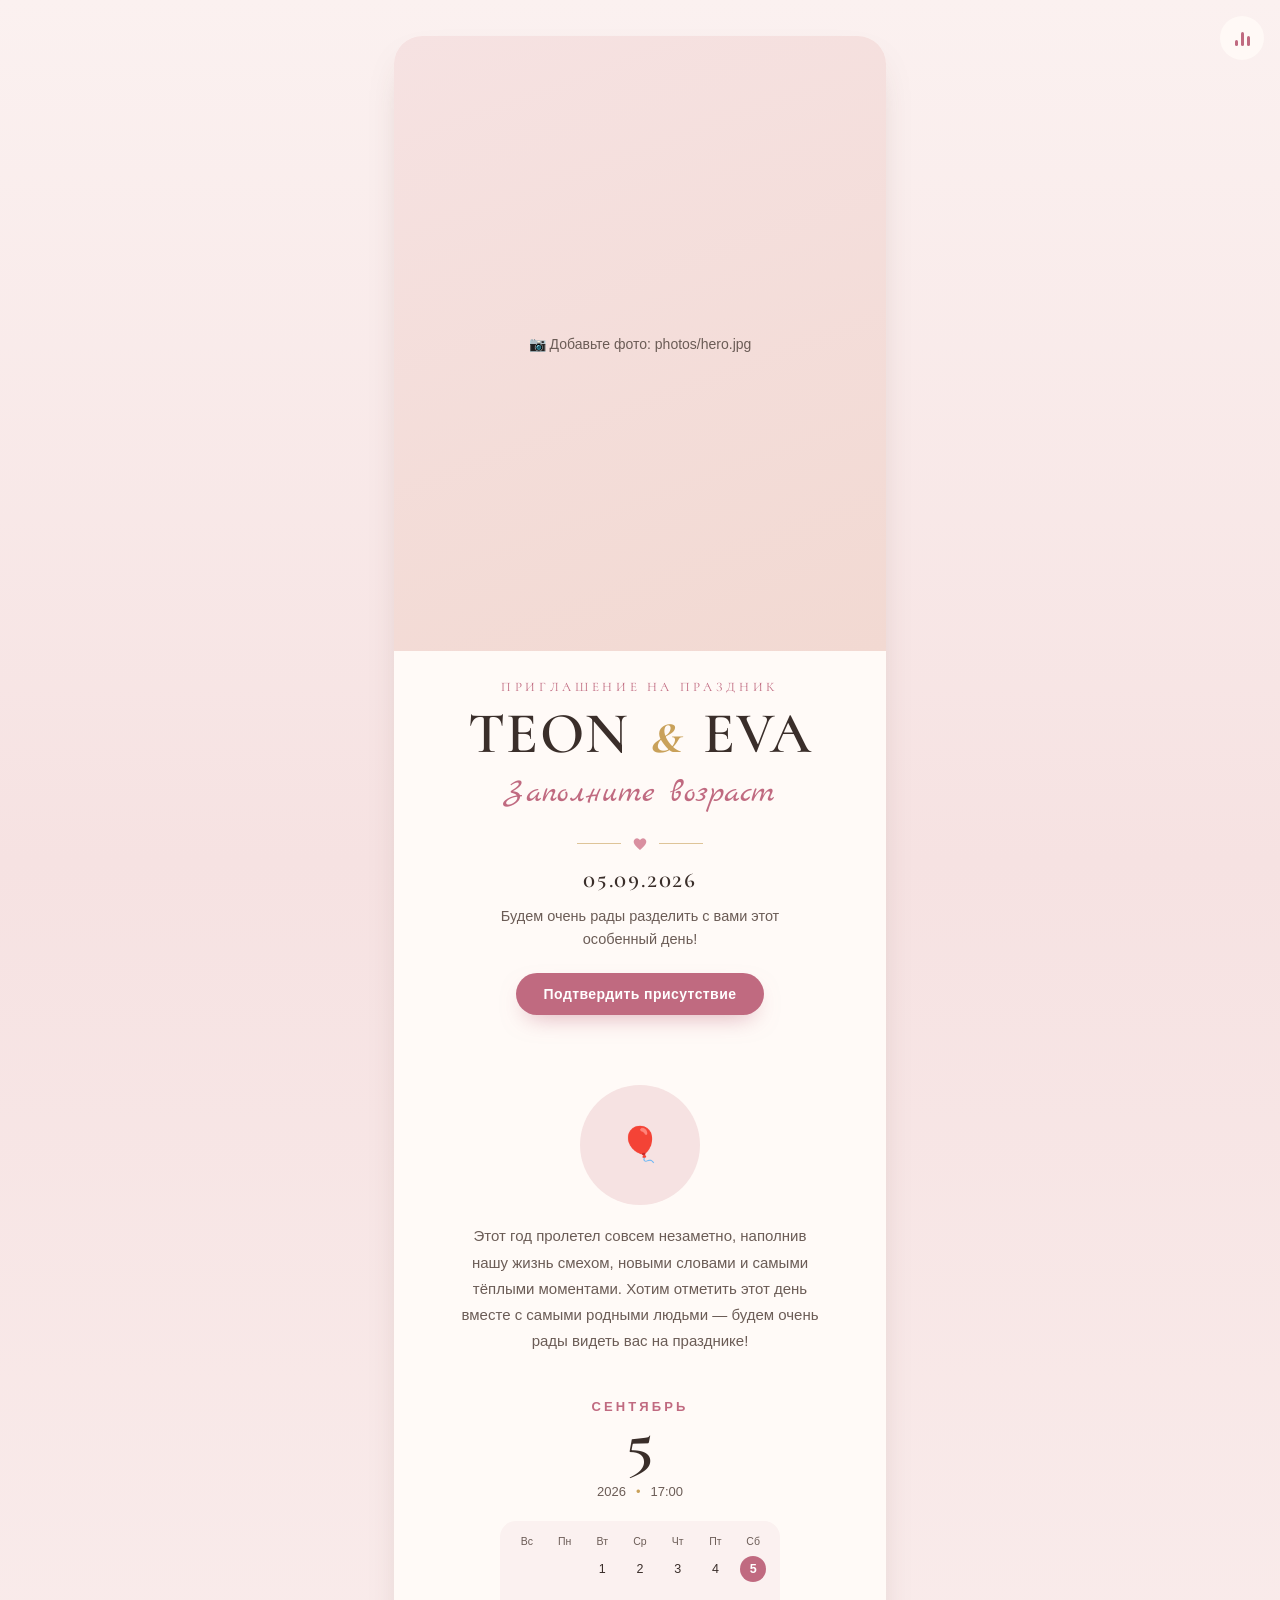
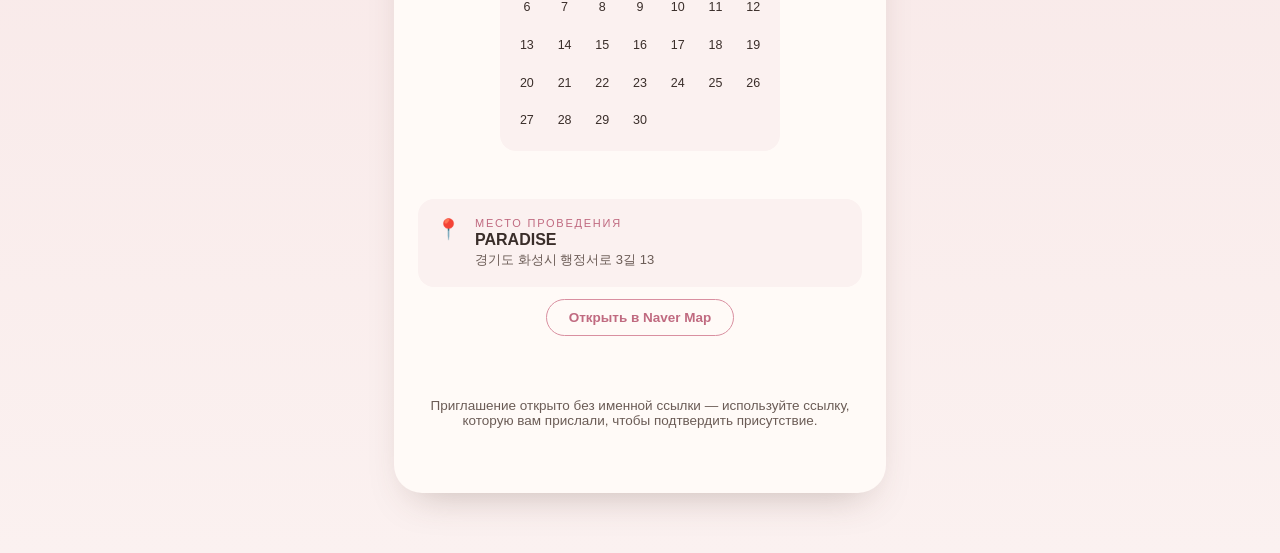
==== index.html @ 1bac538c "Add files via upload" ====
<!DOCTYPE html>
<html lang="ru">
<head>
<meta charset="UTF-8">
<meta name="viewport" content="width=device-width, initial-scale=1, viewport-fit=cover">
<title>TEON &amp; EVA — День рождения</title>
<meta name="description" content="Приглашаем вас на день рождения TEON &amp; EVA!">
<meta property="og:title" content="TEON &amp; EVA — День рождения">
<meta property="og:description" content="Приглашаем вас на праздник 5 сентября 2026!">
<meta property="og:type" content="website">
<meta property="og:image" content="photos/share.jpg">
<link rel="preconnect" href="https://fonts.googleapis.com">
<link rel="preconnect" href="https://fonts.gstatic.com" crossorigin>
<link href="https://fonts.googleapis.com/css2?family=Cormorant+SC:wght@400;500;600;700&family=Marck+Script&display=swap" rel="stylesheet">
<link rel="stylesheet" href="style.css">
</head>
<body>

<div class="petals" id="petals" aria-hidden="true"></div>

<button class="music-btn" id="music-btn" type="button" aria-label="Музыка">
  <span class="music-icon" aria-hidden="true"><i></i><i></i><i></i></span>
</button>
<!-- Положи свой mp3-файл в папку music/ и назови его song.mp3 -->
<audio id="bg-music" src="music/song.mp3" loop preload="auto"></audio>

<div class="page">
  <main class="card">

    <header class="header reveal">
      <div class="hero-photo">
        <!-- Замени на фото детей: photos/hero.jpg -->
        <img src="photos/hero.jpg" alt="TEON и EVA" onerror="this.parentElement.classList.add('ph-empty')">
      </div>
      <div class="hero-card">
        <p class="hero-eyebrow">Приглашение на праздник</p>
        <h1 class="hero-title" id="hero-title">TEON <span class="amp">&amp;</span> EVA</h1>
        <!-- ⬇️ ЗАПОЛНИ ВОЗРАСТ здесь и в script.js (CONFIG.AGE_TEXT) -->
        <p class="hero-script" id="hero-age">Заполните возраст</p>
        <div class="hero-after">
          <div class="hero-divider" aria-hidden="true">
            <span class="hd-line"></span>
            <svg class="hd-heart" viewBox="0 0 32 29" xmlns="http://www.w3.org/2000/svg"><path d="M16 27C4 18 2 11 7.5 7 11 4.3 15 7.5 16 9.4 17 7.5 21 4.3 24.5 7 30 11 28 18 16 27Z" fill="currentColor"/></svg>
            <span class="hd-line"></span>
          </div>
          <p class="hero-date" id="hero-date">05.09.2026</p>
          <p class="hero-closing">Будем очень рады разделить с вами этот особенный день!</p>
          <button type="button" class="cta-rsvp" id="cta-rsvp">Подтвердить присутствие</button>
        </div>
      </div>
    </header>

    <section class="message reveal">
      <div class="photo-slot message-photo">
        <div class="photo-ph" aria-hidden="true">🎈</div>
        <img src="photos/message.jpg" alt="" loading="lazy" onerror="this.remove()">
      </div>
      <p class="message-text">Этот год пролетел совсем незаметно, наполнив нашу жизнь смехом, новыми словами и самыми тёплыми моментами. Хотим отметить этот день вместе с самыми родными людьми — будем очень рады видеть вас на празднике!</p>
    </section>

    <section class="date-block reveal">
      <p class="date-month" id="date-month">Сентябрь</p>
      <p class="date-day" id="date-day">5</p>
      <p class="date-when" id="date-when"><span class="dw-year">2026</span><span class="dw-time">17:00</span></p>
      <div class="calendar" aria-hidden="true">
        <div class="cal-weekdays" id="cal-weekdays"></div>
        <div class="cal-grid" id="cal-grid"></div>
      </div>
    </section>

    <section class="event reveal">
      <div class="event-row">
        <span class="event-icon" aria-hidden="true">📍</span>
        <div class="event-text">
          <span class="event-label">Место проведения</span>
          <span class="event-value">PARADISE</span>
          <span class="event-sub">경기도 화성시 행정서로 3길 13</span>
        </div>
      </div>
      <div class="event-actions">
        <a class="map-btn" id="map-btn" href="https://map.naver.com/p/search/%EA%B2%BD%EA%B8%B0%EB%8F%84%20%ED%99%94%EC%84%B1%EC%8B%9C%20%ED%96%89%EC%A0%95%EC%84%9C%EB%A1%9C%203%EA%B8%B8%2013" target="_blank" rel="noopener">Открыть в Naver Map</a>
      </div>
    </section>

    <section class="rsvp reveal" id="rsvp-section">
      <div class="rsvp-loading" id="rsvp-loading" hidden>
        <span class="spinner" aria-hidden="true"></span>
        <span>Загружаем ваше приглашение…</span>
      </div>

      <div class="rsvp-controls" id="rsvp-controls" hidden>
        <p class="rsvp-already" id="rsvp-already" hidden></p>
        <p class="rsvp-greeting" id="rsvp-greeting">Здравствуйте!</p>
        <p class="rsvp-question">Сможете ли вы прийти?</p>
        <div class="rsvp-buttons">
          <button type="button" class="rsvp-btn rsvp-yes" data-value="yes">Да, мы придём</button>
          <button type="button" class="rsvp-btn rsvp-no" data-value="no">К сожалению, не сможем</button>
        </div>
        <p class="field-error" id="rsvp-error" hidden>Что-то пошло не так. Попробуйте ещё раз.</p>
      </div>

      <p class="rsvp-note" id="rsvp-no-guest" hidden>Приглашение открыто без именной ссылки — используйте ссылку, которую вам прислали, чтобы подтвердить присутствие.</p>
    </section>

    <div class="confirmation" id="confirmation" hidden>
      <div class="teddy-emoji" aria-hidden="true">🎉</div>
      <h2>Спасибо!</h2>
      <p id="confirmation-message"></p>
    </div>

  </main>
</div>

<script src="script.js"></script>
</body>
</html>
---- style.css ----
:root{
  --blush-50:#fbf1f0;
  --blush-100:#f6e2e2;
  --rose-400:#d98fa0;
  --rose-600:#c06a80;
  --sage-400:#93a87d;
  --sage-600:#728a5f;
  --gold-400:#c9a15a;
  --ink-900:#3a2e2a;
  --ink-600:#6b5c56;
  --paper:#fffaf7;
  --shadow:0 18px 40px -20px rgba(90,60,50,.35);
  --radius:22px;
}

*{box-sizing:border-box;}
html{scroll-behavior:smooth;}
body{
  margin:0;
  min-height:100vh;
  background:linear-gradient(180deg,var(--blush-50),var(--blush-100) 40%,var(--blush-50));
  font-family:'Cormorant SC',serif;
  color:var(--ink-900);
  -webkit-font-smoothing:antialiased;
}

@media (prefers-reduced-motion:reduce){
  *{animation-duration:.01ms !important;animation-iteration-count:1 !important;transition-duration:.01ms !important;scroll-behavior:auto !important;}
}

.page{max-width:520px;margin:0 auto;padding:18px 14px 60px;}
.card{position:relative;background:var(--paper);border-radius:28px;box-shadow:var(--shadow);overflow:hidden;padding-bottom:8px;}

/* ---------- petals ---------- */
.petals{position:fixed;inset:0;pointer-events:none;overflow:hidden;z-index:5;}
.petal{position:absolute;top:-5%;animation-name:fall;animation-timing-function:linear;animation-iteration-count:infinite;}
.petal-inner{display:block;width:100%;height:100%;border-radius:60% 40% 55% 45%/50% 60% 40% 50%;}
@keyframes fall{
  0%{transform:translateY(-10vh) translateX(0) rotate(0deg);}
  100%{transform:translateY(110vh) translateX(var(--sway,0px)) rotate(220deg);}
}

/* ---------- music button ---------- */
.music-btn{
  position:fixed;top:16px;right:16px;z-index:20;
  width:44px;height:44px;border-radius:50%;border:none;
  background:rgba(255,250,247,.9);box-shadow:var(--shadow);
  display:flex;align-items:center;justify-content:center;cursor:pointer;
}
.music-icon{display:flex;gap:3px;align-items:flex-end;height:16px;}
.music-icon i{display:block;width:3px;background:var(--rose-600);border-radius:2px;height:6px;animation:bar 1s ease-in-out infinite;animation-play-state:paused;}
.music-icon i:nth-child(2){height:14px;animation-delay:.15s;}
.music-icon i:nth-child(3){height:10px;animation-delay:.3s;}
.music-btn.playing .music-icon i{animation-play-state:running;}
@keyframes bar{0%,100%{transform:scaleY(.4);}50%{transform:scaleY(1);}}

/* ---------- reveal on scroll ---------- */
.reveal{opacity:0;transform:translateY(18px);transition:opacity .7s ease,transform .7s ease;}
.reveal.in-view{opacity:1;transform:translateY(0);}

/* ---------- header ---------- */
.header{padding:0;}
.hero-photo{width:100%;aspect-ratio:4/5;background:linear-gradient(160deg,var(--blush-100),#f2d9d2);position:relative;overflow:hidden;}
.hero-photo img{width:100%;height:100%;object-fit:cover;display:block;}
.hero-photo.ph-empty::after{content:"📷 Добавьте фото: photos/hero.jpg";position:absolute;inset:0;display:flex;align-items:center;justify-content:center;text-align:center;padding:20px;color:var(--ink-600);font-family:sans-serif;font-size:14px;}
.hero-photo.ph-empty img{display:none;}

.hero-card{padding:28px 24px 34px;text-align:center;}
.hero-eyebrow{letter-spacing:.28em;text-transform:uppercase;font-size:13px;color:var(--rose-600);margin:0 0 10px;}
.hero-title{font-family:'Cormorant SC',serif;font-weight:600;font-size:clamp(40px,11vw,58px);margin:0;line-height:1;color:var(--ink-900);letter-spacing:.02em;}
.hero-title .amp{color:var(--gold-400);font-style:italic;padding:0 6px;}
.hero-script{font-family:'Marck Script',cursive;font-size:clamp(24px,6vw,32px);color:var(--rose-600);margin:10px 0 0;}
.hero-after{margin-top:22px;}
.hero-divider{display:flex;align-items:center;gap:10px;justify-content:center;margin-bottom:16px;}
.hd-line{width:44px;height:1px;background:var(--gold-400);opacity:.6;}
.hd-heart{width:18px;height:16px;color:var(--rose-400);}
.hero-date{font-size:22px;letter-spacing:.08em;color:var(--ink-900);margin:0 0 12px;font-weight:600;}
.hero-closing{font-family:sans-serif;font-size:14.5px;color:var(--ink-600);line-height:1.6;max-width:320px;margin:0 auto 22px;}
.cta-rsvp{
  font-family:sans-serif;font-size:14px;font-weight:600;letter-spacing:.03em;
  background:var(--rose-600);color:#fff;border:none;border-radius:999px;
  padding:13px 28px;cursor:pointer;box-shadow:0 10px 24px -10px rgba(192,106,128,.6);
  transition:transform .2s ease;
}
.cta-rsvp:active{transform:scale(.97);}

/* ---------- message ---------- */
.message{padding:36px 24px;text-align:center;}
.photo-slot{position:relative;width:120px;height:120px;margin:0 auto 18px;border-radius:50%;overflow:hidden;background:var(--blush-100);display:flex;align-items:center;justify-content:center;}
.photo-slot img{width:100%;height:100%;object-fit:cover;position:absolute;inset:0;}
.photo-ph{font-size:34px;}
.message-text{font-family:sans-serif;font-size:15px;line-height:1.75;color:var(--ink-600);max-width:360px;margin:0 auto;}

/* ---------- date / calendar ---------- */
.date-block{padding:8px 24px 40px;text-align:center;}
.date-month{text-transform:uppercase;letter-spacing:.24em;font-size:13px;color:var(--rose-600);margin:0;font-family:sans-serif;font-weight:600;}
.date-day{font-size:64px;font-weight:600;margin:2px 0 4px;line-height:1;}
.date-when{display:flex;gap:10px;justify-content:center;font-family:sans-serif;font-size:13px;color:var(--ink-600);margin:0 0 22px;}
.dw-time::before{content:"•";margin-right:10px;color:var(--gold-400);}
.calendar{max-width:280px;margin:0 auto;background:var(--blush-50);border-radius:16px;padding:14px 10px;}
.cal-weekdays,.cal-grid{display:grid;grid-template-columns:repeat(7,1fr);gap:4px;}
.cal-weekdays span{font-family:sans-serif;font-size:10.5px;color:var(--ink-600);text-align:center;padding-bottom:6px;}
.cal-grid div{aspect-ratio:1;display:flex;align-items:center;justify-content:center;}
.cal-num{font-family:sans-serif;font-size:12.5px;color:var(--ink-900);width:26px;height:26px;display:flex;align-items:center;justify-content:center;border-radius:50%;}
.cal-today{background:var(--rose-600);color:#fff;font-weight:700;}

/* ---------- event ---------- */
.event{padding:8px 24px 40px;}
.event-row{display:flex;gap:14px;align-items:flex-start;background:var(--blush-50);border-radius:16px;padding:18px;}
.event-icon{font-size:20px;}
.event-text{display:flex;flex-direction:column;gap:2px;font-family:sans-serif;}
.event-label{font-size:11px;text-transform:uppercase;letter-spacing:.16em;color:var(--rose-600);}
.event-value{font-size:16px;font-weight:700;color:var(--ink-900);}
.event-sub{font-size:13px;color:var(--ink-600);}
.event-actions{margin-top:12px;text-align:center;}
.map-btn{
  display:inline-block;font-family:sans-serif;font-size:13.5px;font-weight:600;
  color:var(--rose-600);border:1.5px solid var(--rose-400);border-radius:999px;
  padding:10px 22px;text-decoration:none;
}

/* ---------- rsvp ---------- */
.rsvp{padding:8px 24px 44px;text-align:center;}
.spinner{width:22px;height:22px;border-radius:50%;border:3px solid var(--blush-100);border-top-color:var(--rose-600);display:inline-block;animation:spin 1s linear infinite;margin-bottom:10px;}
@keyframes spin{to{transform:rotate(360deg);}}
.rsvp-loading{font-family:sans-serif;font-size:13.5px;color:var(--ink-600);}
.rsvp-greeting{font-size:22px;margin:0 0 6px;}
.rsvp-question{font-family:sans-serif;font-size:14.5px;color:var(--ink-600);margin:0 0 20px;}
.rsvp-buttons{display:flex;flex-direction:column;gap:10px;max-width:280px;margin:0 auto;}
.rsvp-btn{
  font-family:sans-serif;font-size:14.5px;font-weight:600;border-radius:999px;padding:13px 20px;
  cursor:pointer;border:1.5px solid transparent;transition:transform .2s ease,opacity .2s ease;
}
.rsvp-btn:active{transform:scale(.97);}
.rsvp-yes{background:var(--sage-400);color:#fff;}
.rsvp-no{background:transparent;border-color:var(--ink-600);color:var(--ink-600);}
.rsvp-already{font-family:sans-serif;font-size:13px;color:var(--ink-600);margin-bottom:12px;}
.field-error{font-family:sans-serif;font-size:13px;color:#b3435a;margin-top:14px;}
.rsvp-note{font-family:sans-serif;font-size:13.5px;color:var(--ink-600);}

/* ---------- confirmation ---------- */
.confirmation{padding:30px 24px 50px;text-align:center;}
.teddy-emoji{font-size:38px;margin-bottom:10px;}
.confirmation h2{margin:0 0 8px;font-size:28px;}
.confirmation p{font-family:sans-serif;font-size:14.5px;color:var(--ink-600);margin:0;}

@media (min-width:600px){
  .page{padding-top:36px;}
}
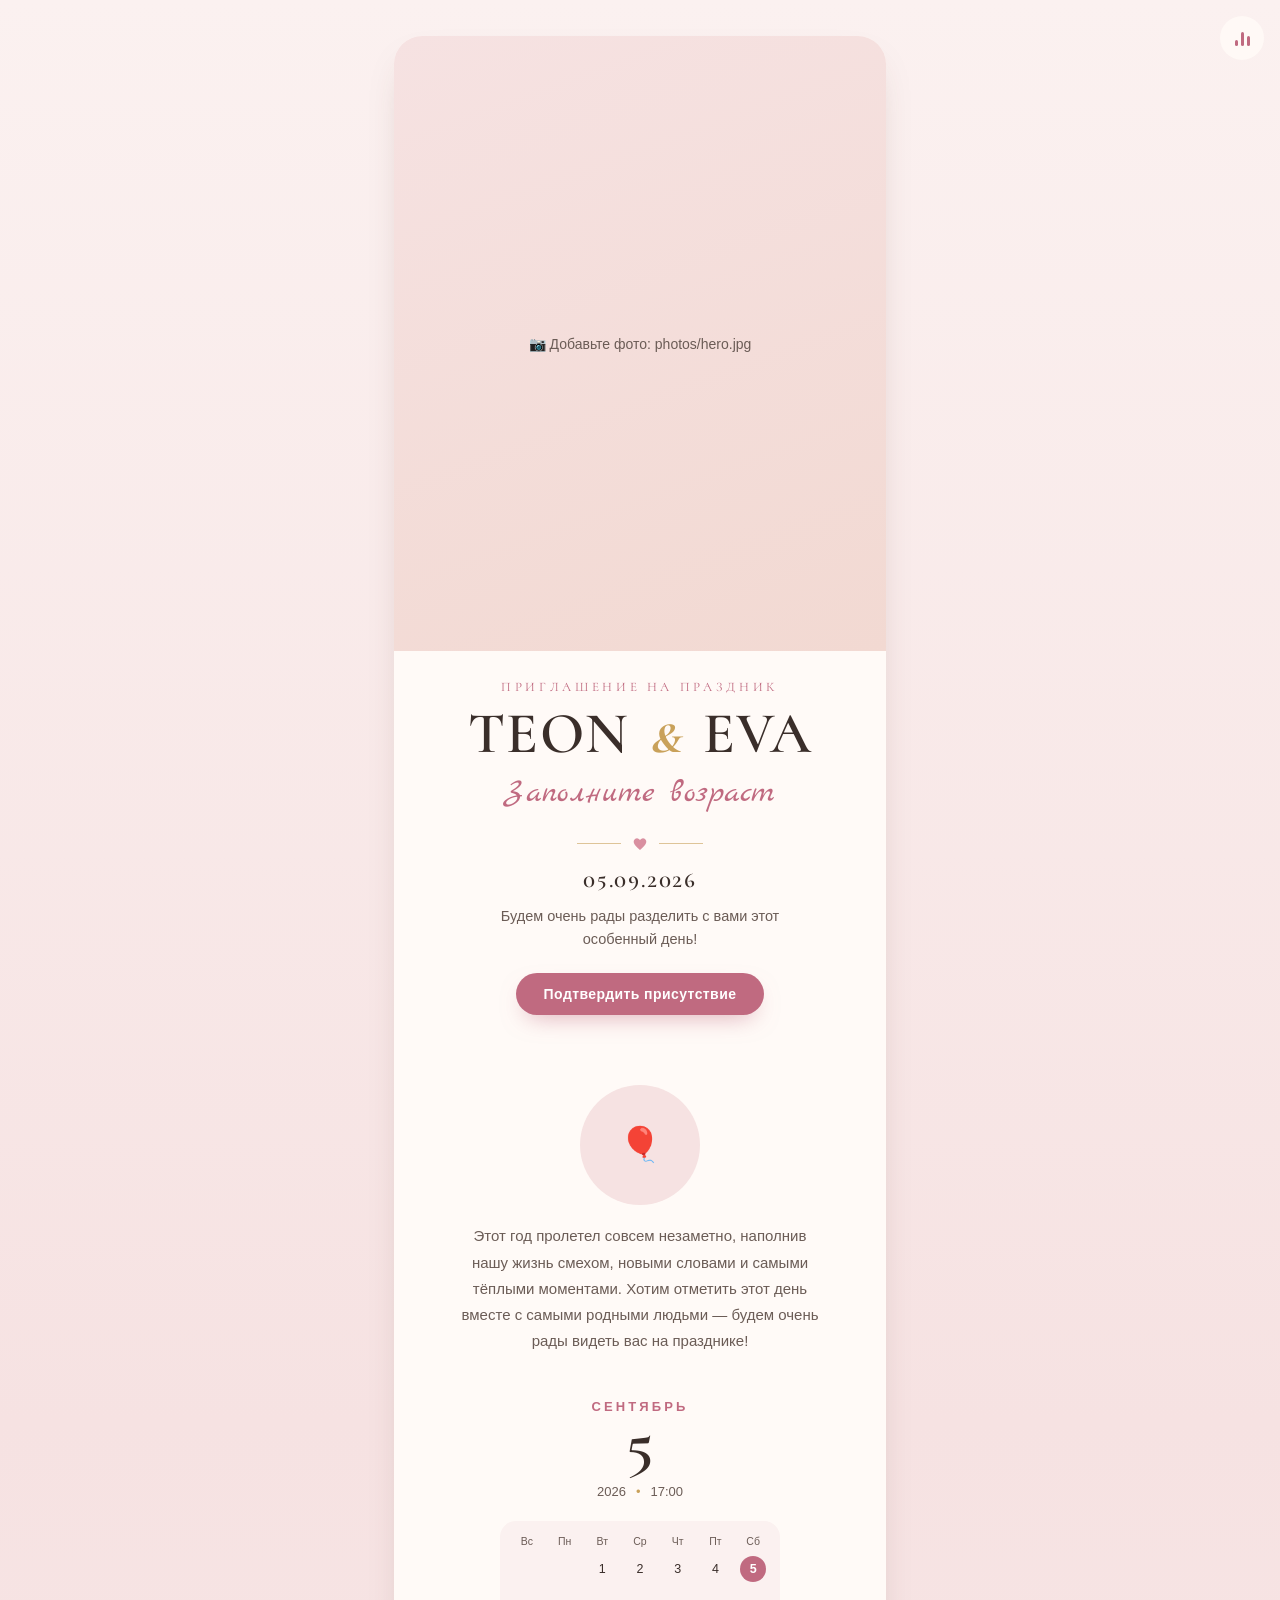
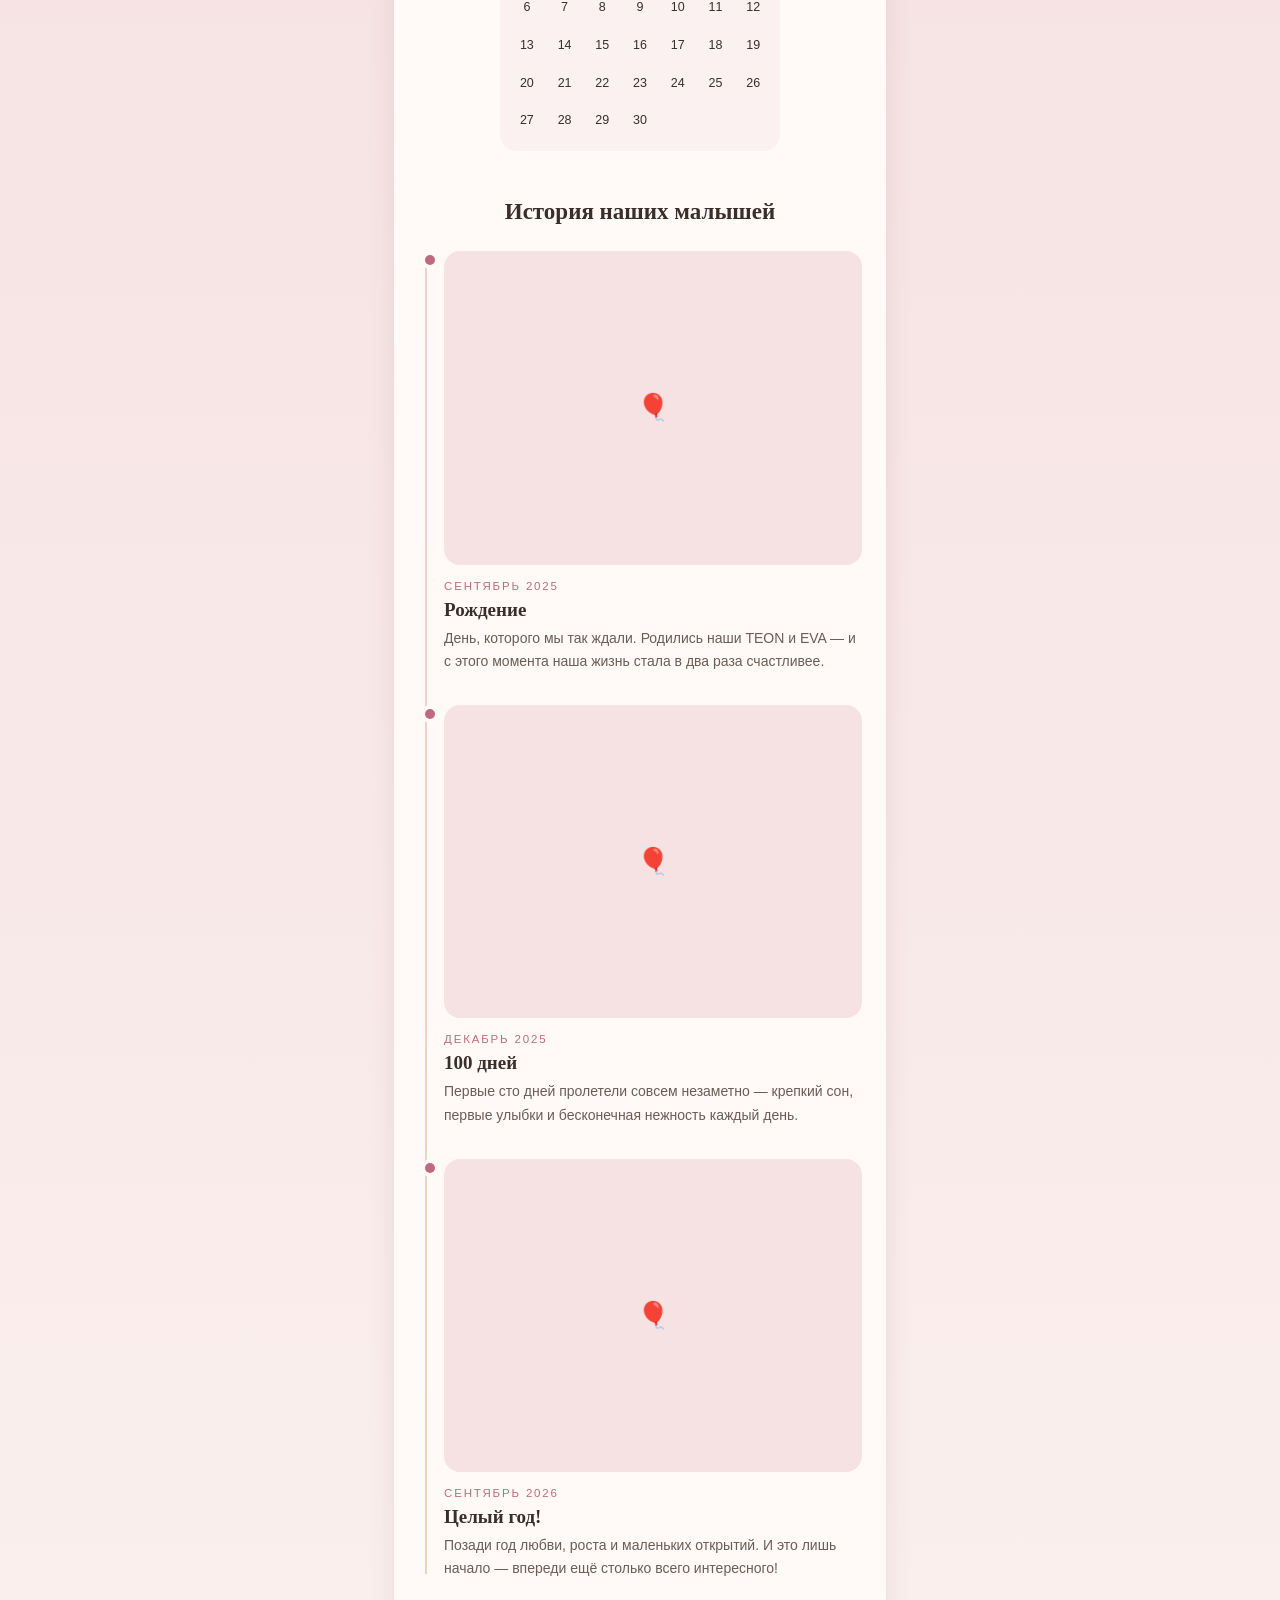
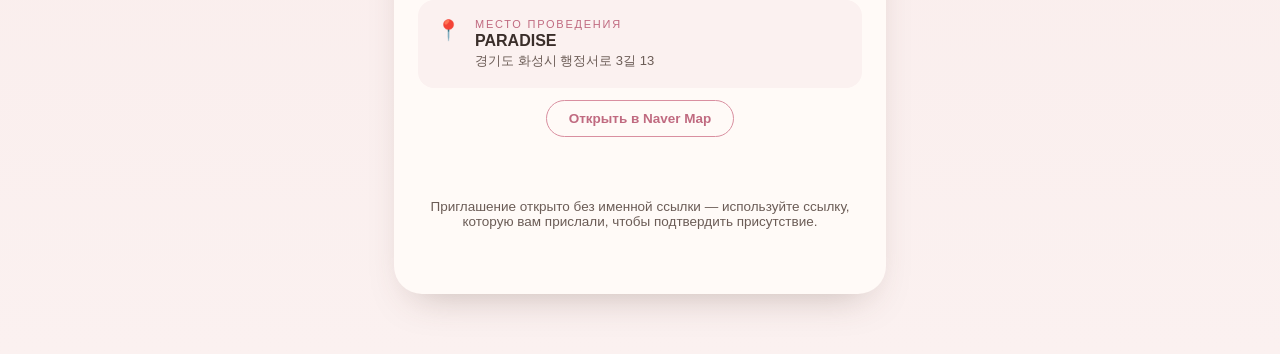
==== commit 84da65e6: "Add files via upload" ====
--- a/index.html
+++ b/index.html
@@ -68,6 +68,30 @@
       </div>
     </section>
 
+    <section class="timeline-section">
+      <h2 class="section-title reveal">История наших малышей</h2>
+      <div class="timeline">
+        <div class="tl-item reveal">
+          <div class="tl-media"><span class="tl-ph" aria-hidden="true">🎈</span><img src="photos/t1.jpg" alt="" loading="lazy" onerror="this.remove()"></div>
+          <span class="tl-date">Сентябрь 2025</span>
+          <h3 class="tl-title">Рождение</h3>
+          <p class="tl-text">День, которого мы так ждали. Родились наши TEON и EVA — и с этого момента наша жизнь стала в два раза счастливее.</p>
+        </div>
+        <div class="tl-item reveal">
+          <div class="tl-media"><span class="tl-ph" aria-hidden="true">🎈</span><img src="photos/t2.jpg" alt="" loading="lazy" onerror="this.remove()"></div>
+          <span class="tl-date">Декабрь 2025</span>
+          <h3 class="tl-title">100 дней</h3>
+          <p class="tl-text">Первые сто дней пролетели совсем незаметно — крепкий сон, первые улыбки и бесконечная нежность каждый день.</p>
+        </div>
+        <div class="tl-item reveal">
+          <div class="tl-media"><span class="tl-ph" aria-hidden="true">🎈</span><img src="photos/t3.jpg" alt="" loading="lazy" onerror="this.remove()"></div>
+          <span class="tl-date">Сентябрь 2026</span>
+          <h3 class="tl-title">Целый год!</h3>
+          <p class="tl-text">Позади год любви, роста и маленьких открытий. И это лишь начало — впереди ещё столько всего интересного!</p>
+        </div>
+      </div>
+    </section>
+
     <section class="event reveal">
       <div class="event-row">
         <span class="event-icon" aria-hidden="true">📍</span>
--- a/style.css
+++ b/style.css
@@ -104,6 +104,21 @@
 .cal-num{font-family:sans-serif;font-size:12.5px;color:var(--ink-900);width:26px;height:26px;display:flex;align-items:center;justify-content:center;border-radius:50%;}
 .cal-today{background:var(--rose-600);color:#fff;font-weight:700;}
 
+/* ---------- timeline ---------- */
+.timeline-section{padding:8px 24px 12px;}
+.section-title{text-align:center;font-size:23px;margin:0 0 26px;color:var(--ink-900);}
+.timeline{position:relative;padding-left:26px;}
+.timeline::before{content:"";position:absolute;left:7px;top:6px;bottom:6px;width:2px;background:linear-gradient(var(--rose-400),var(--gold-400));opacity:.4;}
+.tl-item{position:relative;padding-bottom:32px;}
+.tl-item:last-child{padding-bottom:0;}
+.tl-item::before{content:"";position:absolute;left:-19px;top:4px;width:10px;height:10px;border-radius:50%;background:var(--rose-600);box-shadow:0 0 0 4px var(--paper);}
+.tl-media{width:100%;border-radius:16px;overflow:hidden;aspect-ratio:4/3;background:var(--blush-100);margin-bottom:10px;position:relative;display:flex;align-items:center;justify-content:center;}
+.tl-media img{width:100%;height:100%;object-fit:cover;position:absolute;inset:0;}
+.tl-ph{font-size:26px;}
+.tl-date{font-family:sans-serif;font-size:11.5px;text-transform:uppercase;letter-spacing:.16em;color:var(--rose-600);}
+.tl-title{margin:4px 0 6px;font-size:19px;}
+.tl-text{font-family:sans-serif;font-size:14px;line-height:1.65;color:var(--ink-600);margin:0;}
+
 /* ---------- event ---------- */
 .event{padding:8px 24px 40px;}
 .event-row{display:flex;gap:14px;align-items:flex-start;background:var(--blush-50);border-radius:16px;padding:18px;}
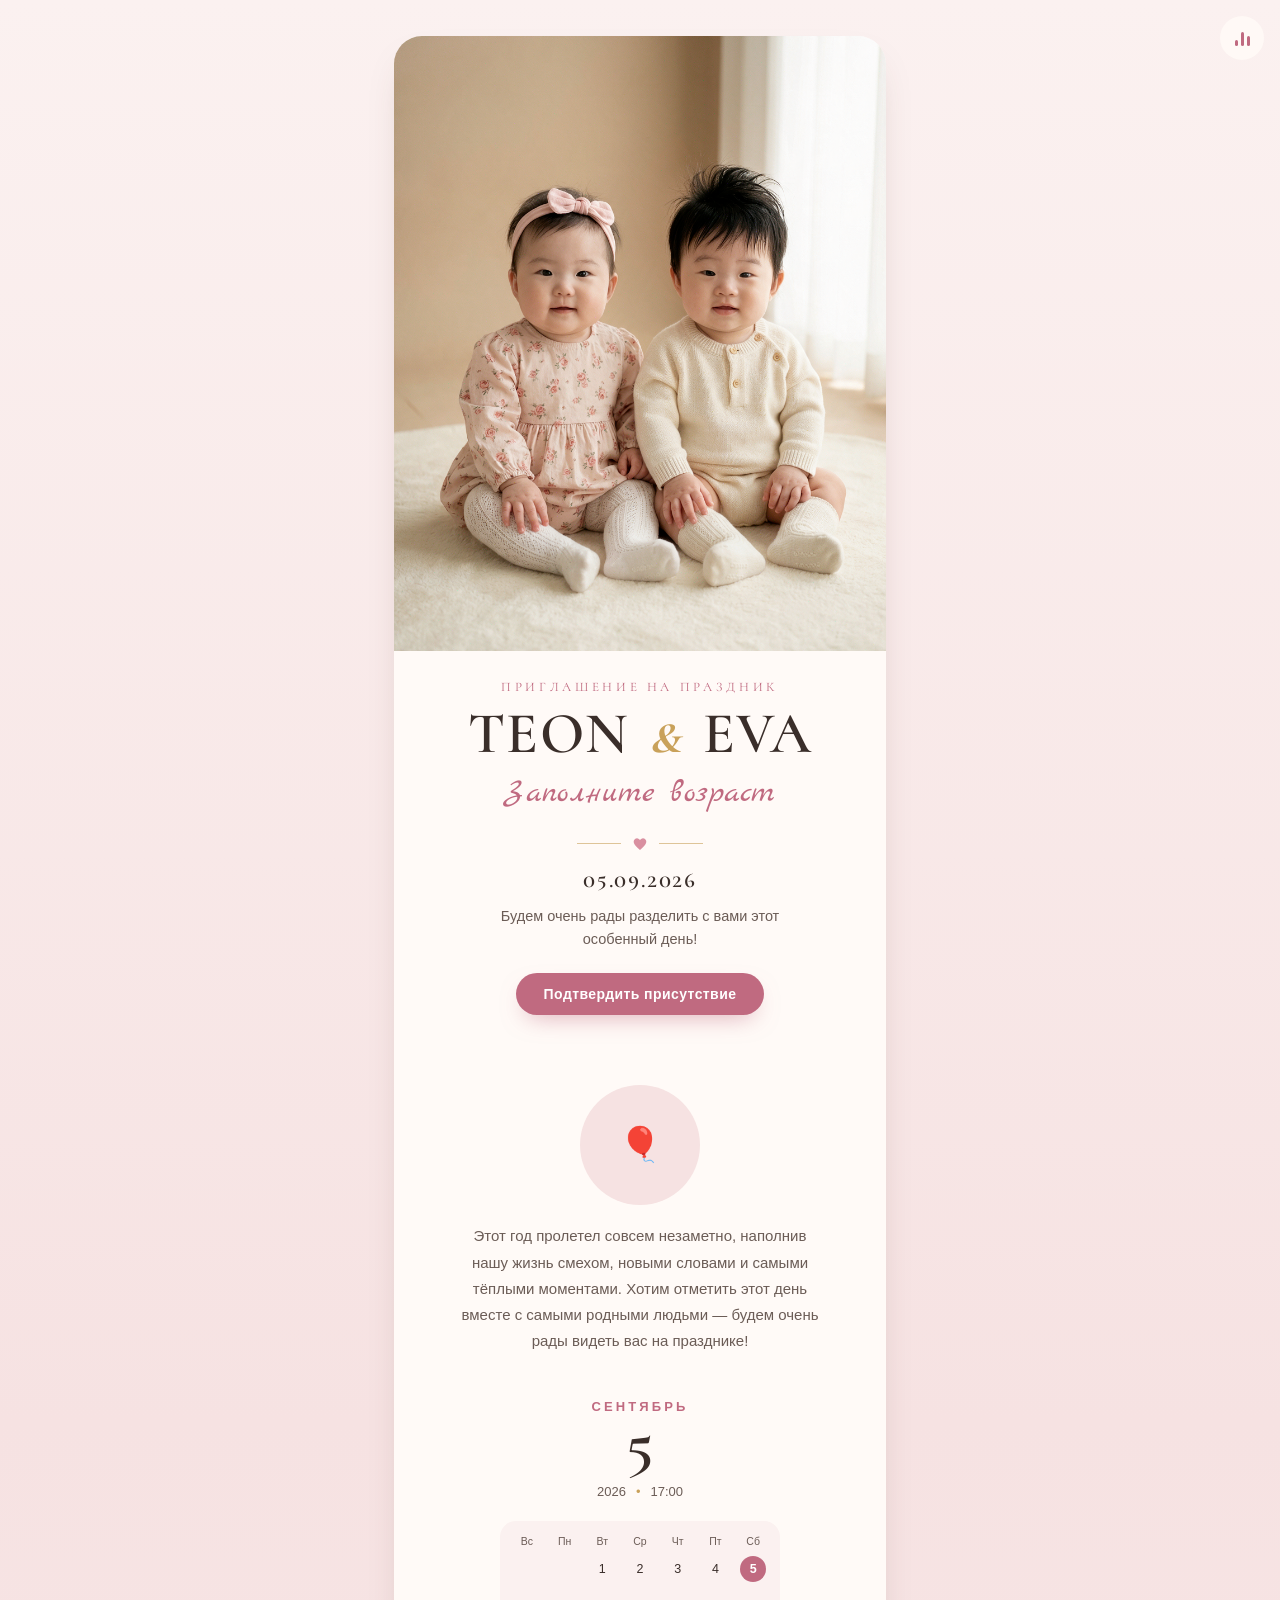
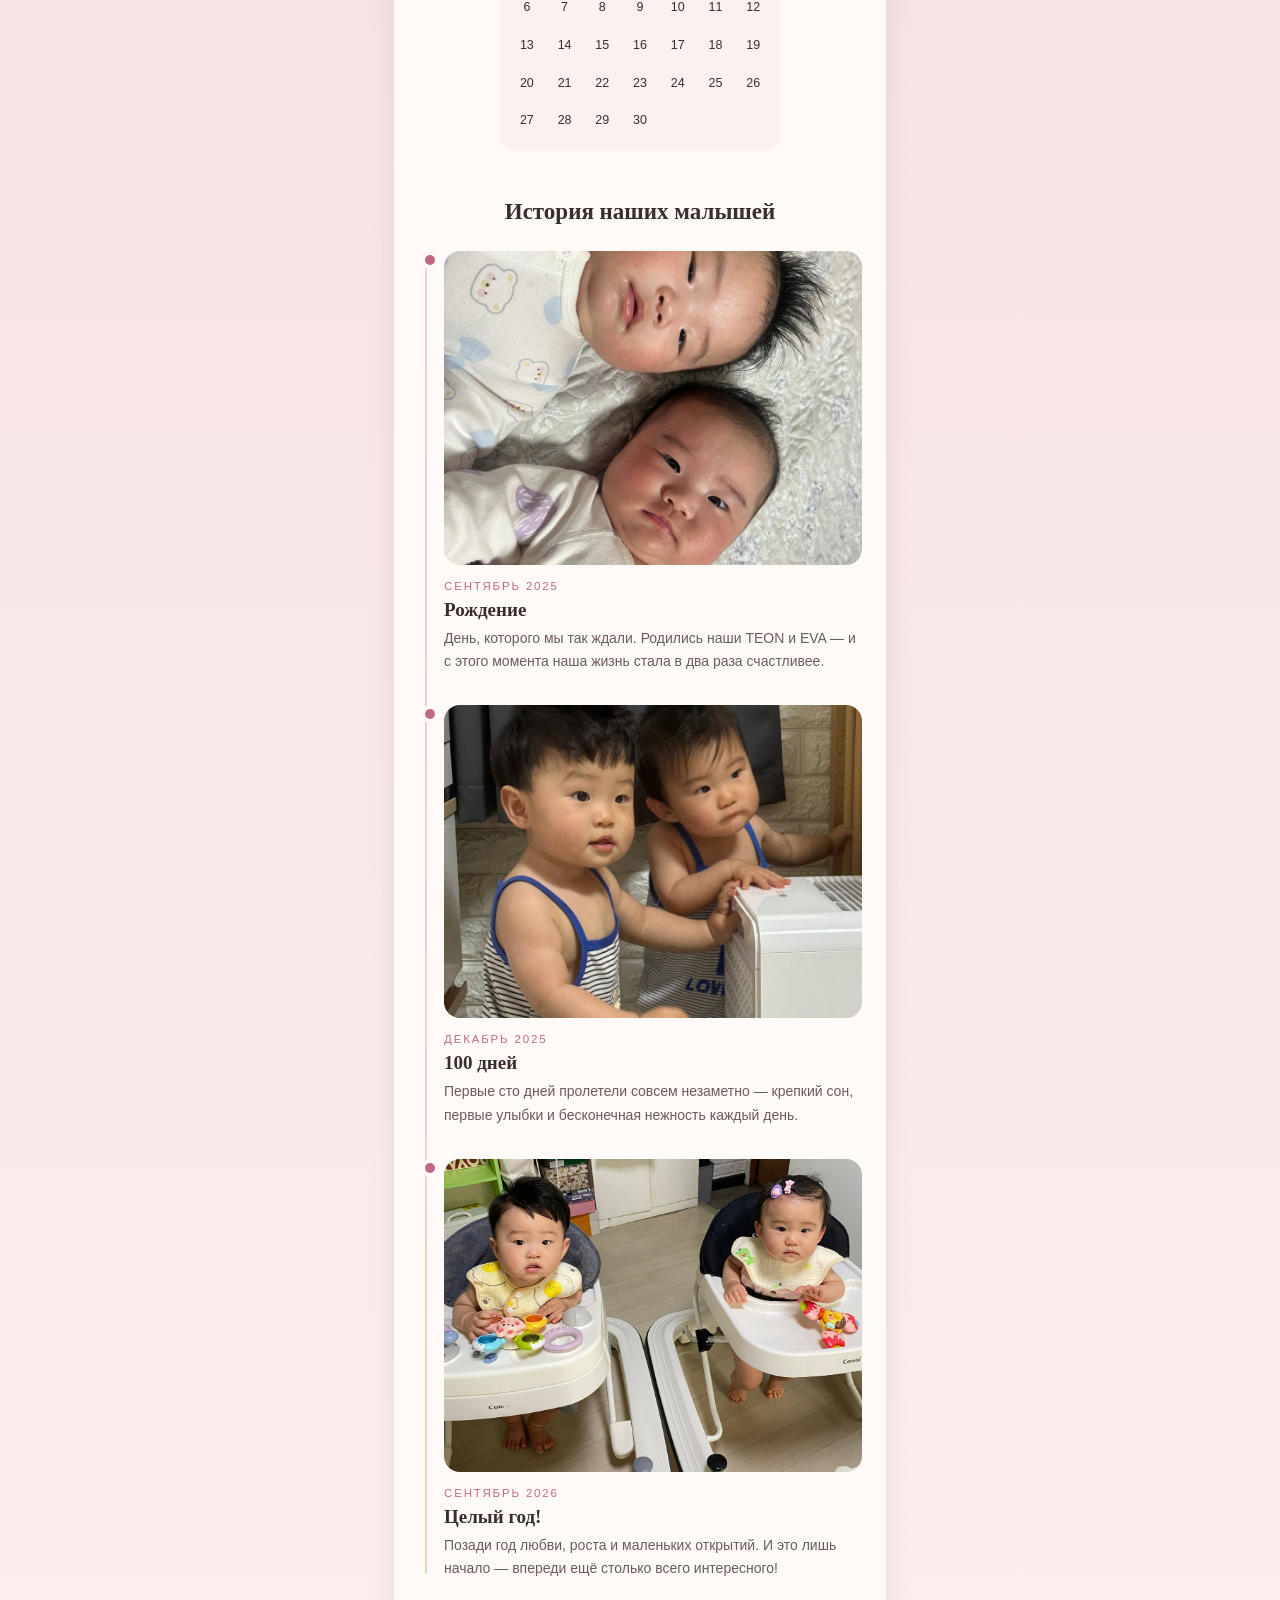
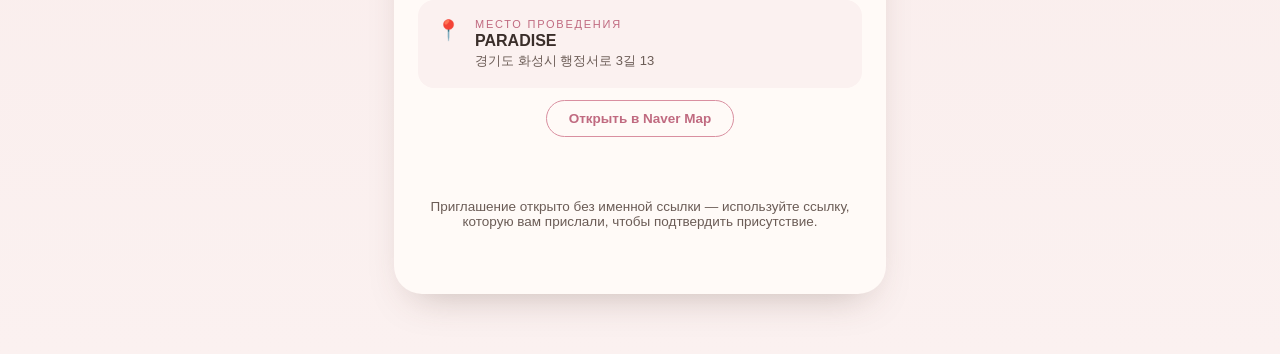
==== commit 64178c2c: "Update index.html" ====
--- a/index.html
+++ b/index.html
@@ -36,7 +36,7 @@
         <p class="hero-eyebrow">Приглашение на праздник</p>
         <h1 class="hero-title" id="hero-title">TEON <span class="amp">&amp;</span> EVA</h1>
         <!-- ⬇️ ЗАПОЛНИ ВОЗРАСТ здесь и в script.js (CONFIG.AGE_TEXT) -->
-        <p class="hero-script" id="hero-age">Заполните возраст</p>
+        <p class="hero-script" id="hero-age">1 годик</p>
         <div class="hero-after">
           <div class="hero-divider" aria-hidden="true">
             <span class="hd-line"></span>
@@ -61,7 +61,7 @@
     <section class="date-block reveal">
       <p class="date-month" id="date-month">Сентябрь</p>
       <p class="date-day" id="date-day">5</p>
-      <p class="date-when" id="date-when"><span class="dw-year">2026</span><span class="dw-time">17:00</span></p>
+      <p class="date-when" id="date-when"><span class="dw-year">2026</span><span class="dw-time">18:00</span></p>
       <div class="calendar" aria-hidden="true">
         <div class="cal-weekdays" id="cal-weekdays"></div>
         <div class="cal-grid" id="cal-grid"></div>
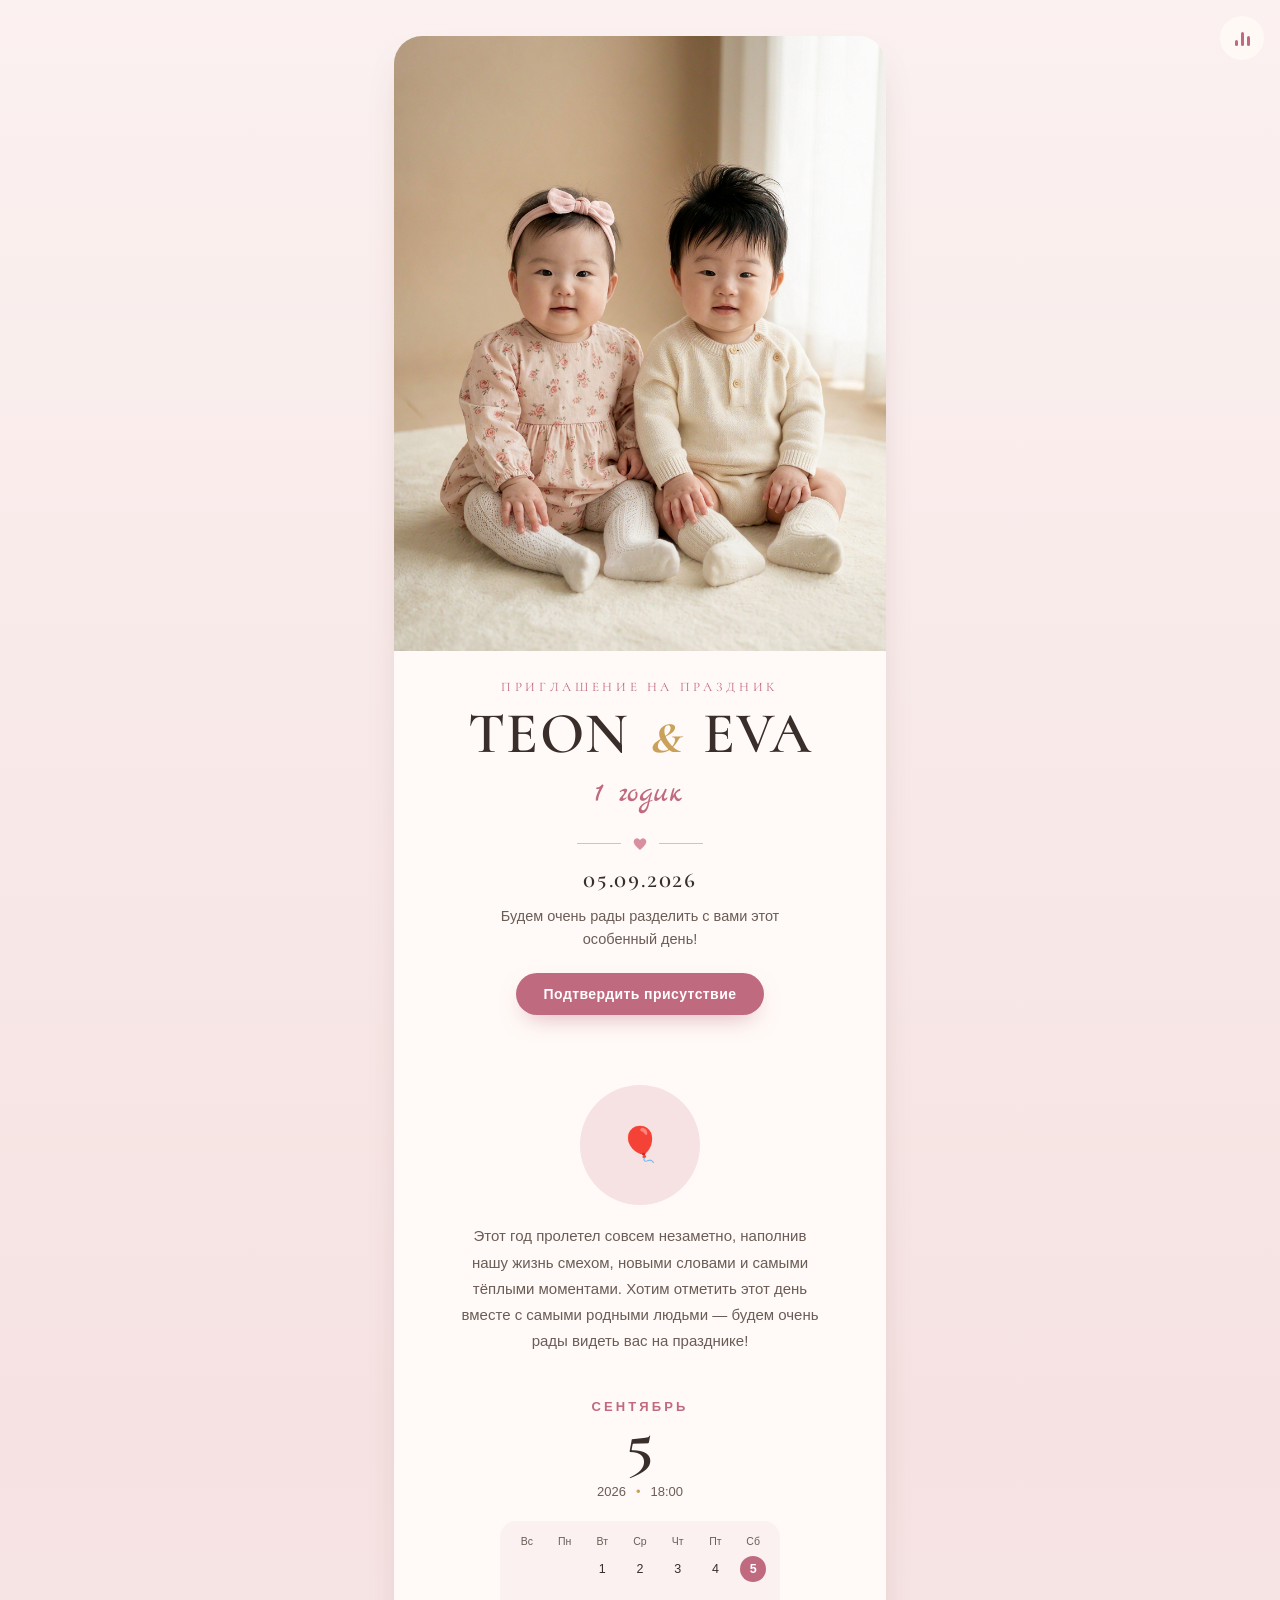
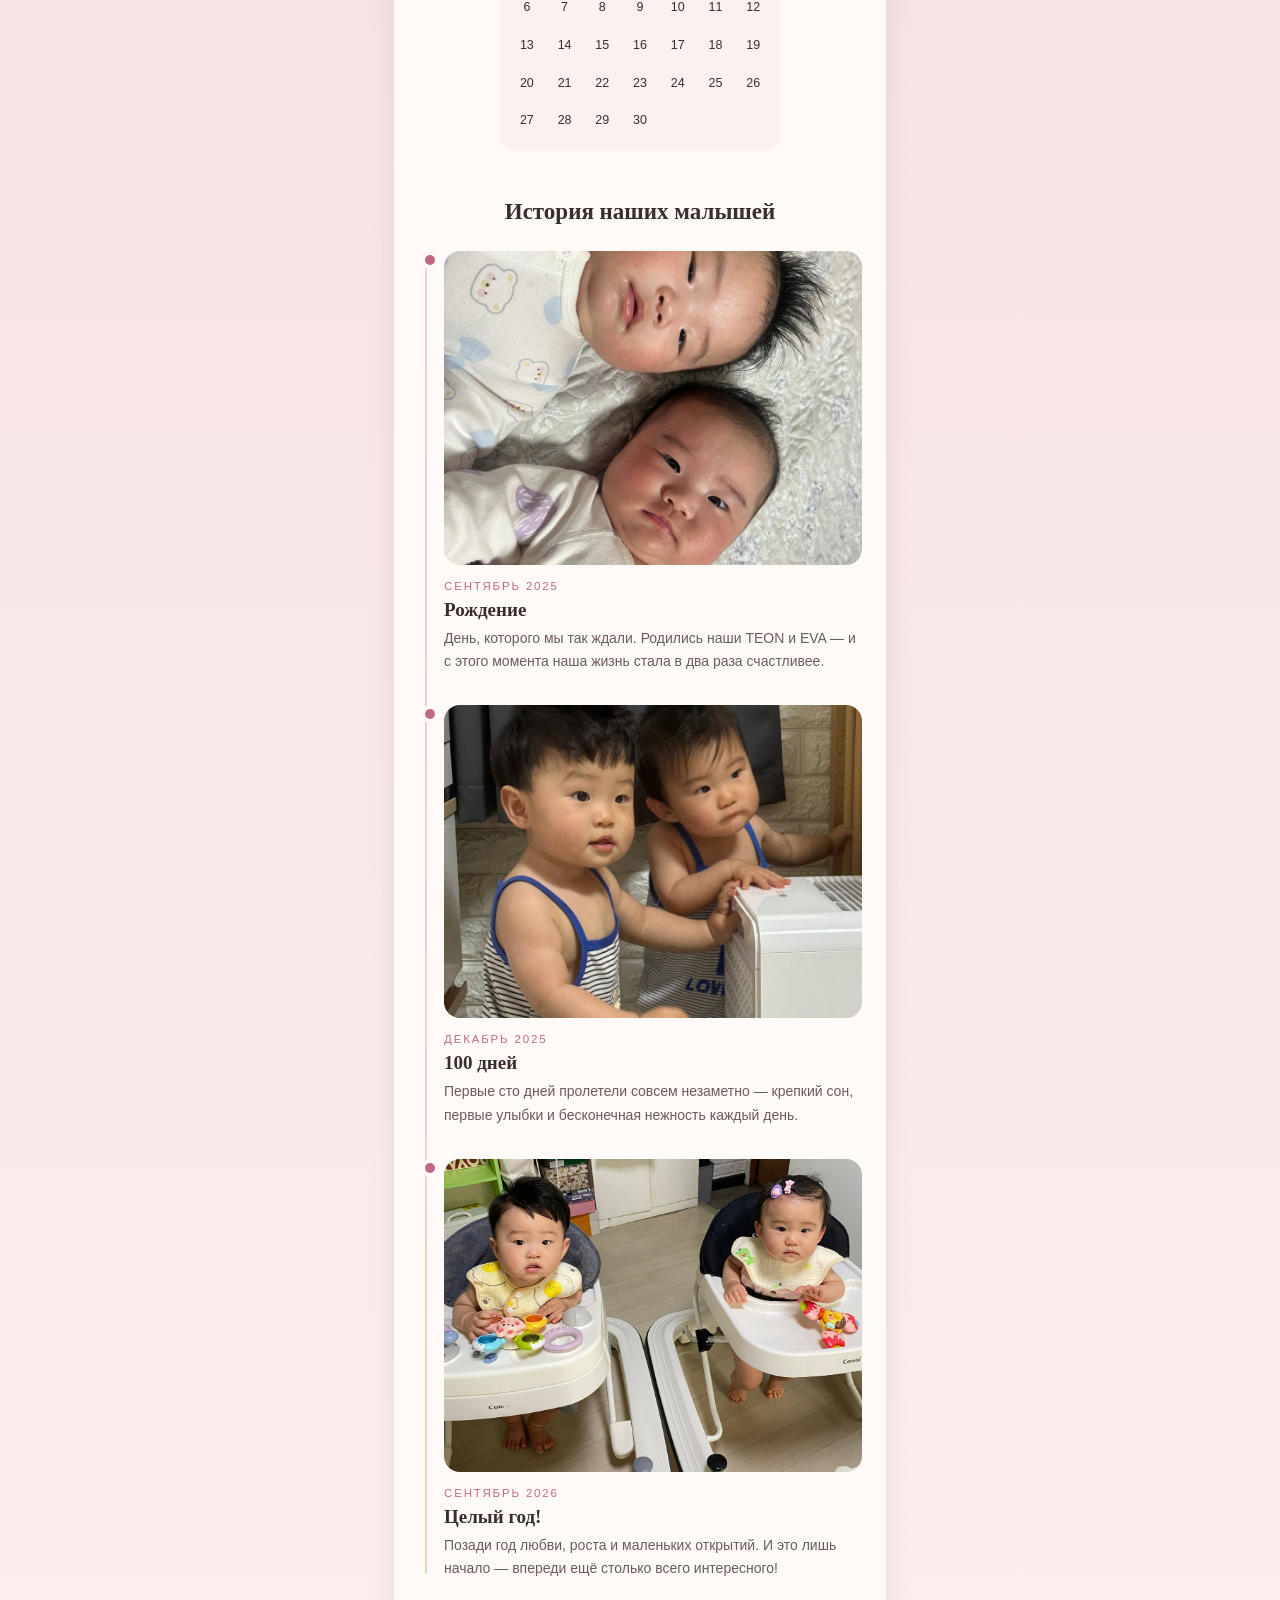
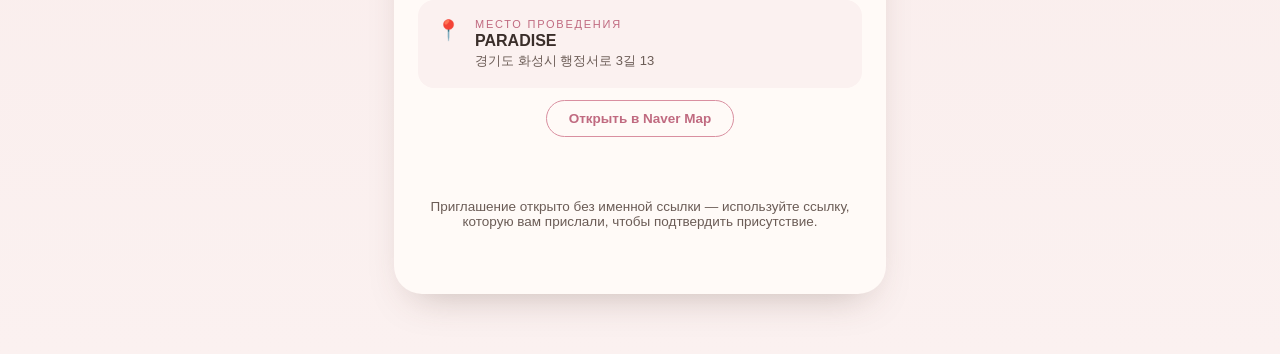
==== commit 3c7c7855: "Add files via upload" ====
--- a/index.html
+++ b/index.html
@@ -12,7 +12,7 @@
 <link rel="preconnect" href="https://fonts.googleapis.com">
 <link rel="preconnect" href="https://fonts.gstatic.com" crossorigin>
 <link href="https://fonts.googleapis.com/css2?family=Cormorant+SC:wght@400;500;600;700&family=Marck+Script&display=swap" rel="stylesheet">
-<link rel="stylesheet" href="style.css">
+<link rel="stylesheet" href="style.css?v=2">
 </head>
 <body>
 
@@ -61,7 +61,7 @@
     <section class="date-block reveal">
       <p class="date-month" id="date-month">Сентябрь</p>
       <p class="date-day" id="date-day">5</p>
-      <p class="date-when" id="date-when"><span class="dw-year">2026</span><span class="dw-time">18:00</span></p>
+      <p class="date-when" id="date-when"><span class="dw-year">2026</span><span class="dw-time">17:00</span></p>
       <div class="calendar" aria-hidden="true">
         <div class="cal-weekdays" id="cal-weekdays"></div>
         <div class="cal-grid" id="cal-grid"></div>
